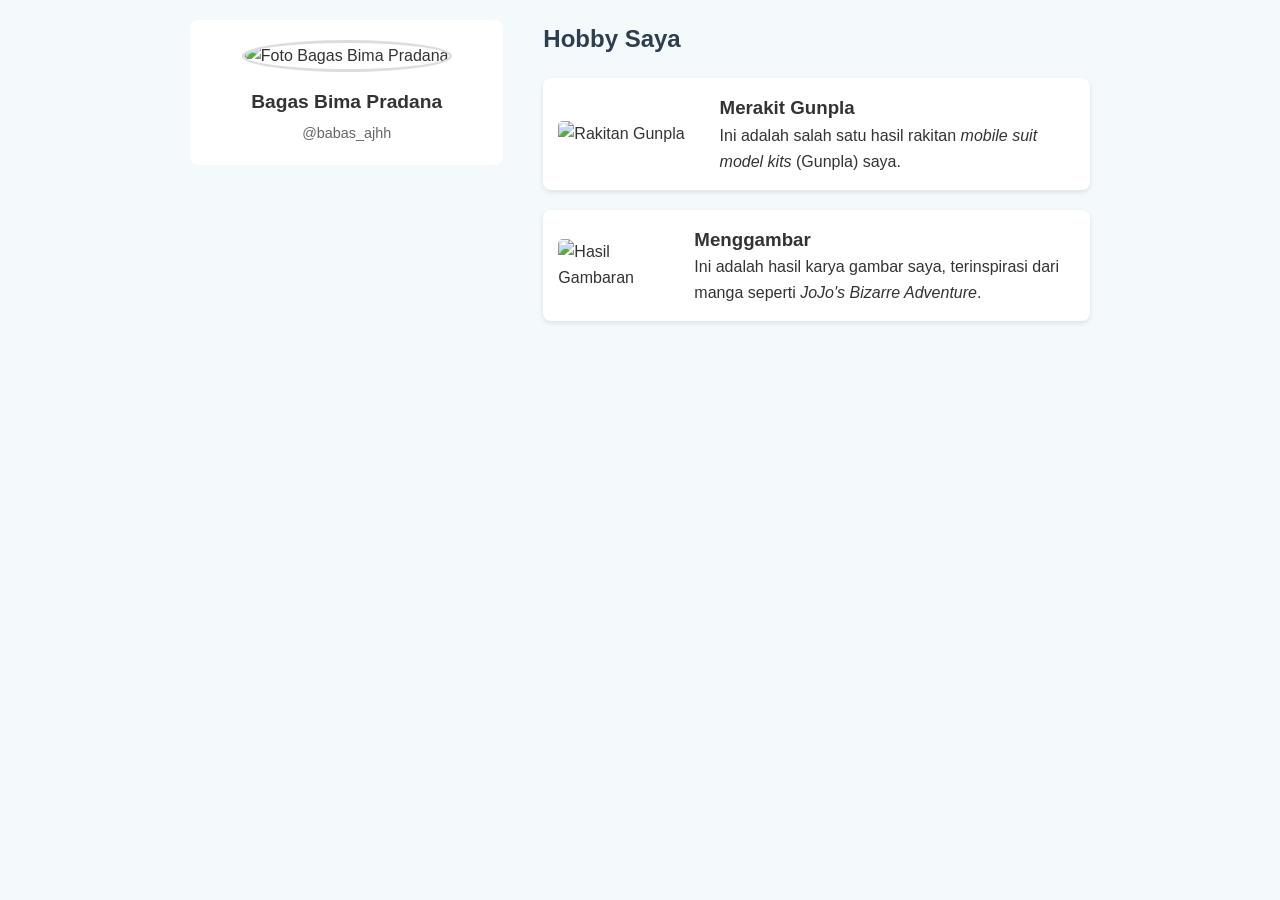
==== index.html @ 3e8a960a "Add files via upload" ====
<!DOCTYPE html>
<html lang="id">
<head>
    <meta charset="UTF-8">
    <meta name="viewport" content="width=device-width, initial-scale=1.0">
    <title>Biodata Bagas Bima Pradana</title>
    <link rel="stylesheet" href="style.css">
</head>
<body>

    <main class="container">
        <!-- Area Profil -->
        <aside class="photo-area">
            <div class="photo-container">
                <img src="bagas.png" alt="Foto Bagas Bima Pradana">
                <p class="name">Bagas Bima Pradana</p>
                <a href="https://www.instagram.com/babas_ajhh" class="ig-link">@babas_ajhh</a>
            </div>
        </aside>

        <!-- Area Hobi -->
        <section class="hobbies">
            <h1>Hobby Saya</h1>
            
            <div class="hobby-card">
                <img src="gundam.png" alt="Rakitan Gunpla" class="hobby-img">
                <div class="hobby-info">
                    <h3>Merakit Gunpla</h3>
                    <p>Ini adalah salah satu hasil rakitan <em>mobile suit model kits</em> (Gunpla) saya.</p>
                </div>
            </div>

            <div class="hobby-card">
                <img src="gambar.png" alt="Hasil Gambaran" class="hobby-img">
                <div class="hobby-info">
                    <h3>Menggambar</h3>
                    <p>Ini adalah hasil karya gambar saya, terinspirasi dari manga seperti <em>JoJo's Bizarre Adventure</em>.</p>
                </div>
            </div>
        </section>
    </main>

</body>
</html>
---- style.css ----
/* Reset Dasar */
* { margin: 0; padding: 0; box-sizing: border-box; }
body { font-family: 'Segoe UI', Tahoma, sans-serif; line-height: 1.6; color: #333; background: #f4f9fb; padding: 20px; }

.container { max-width: 900px; margin: 0 auto; }

/* Profil */
.photo-area { text-align: center; margin-bottom: 30px; padding: 20px; background: white; border-radius: 8px; }
.photo-container img { width: 150px; height: 150px; border-radius: 50%; object-fit: cover; border: 3px solid #ddd; }
.name { font-weight: bold; font-size: 1.2rem; margin-top: 15px; }
.ig-link { display: block; color: #666; text-decoration: none; margin-top: 5px; font-size: 0.9rem; }

/* Hobi Card */
.hobbies h1 { margin-bottom: 20px; color: #2c3e50; }
.hobby-card { background: white; padding: 15px; margin-bottom: 20px; border-radius: 8px; box-shadow: 0 2px 5px rgba(0,0,0,0.1); }
.hobby-img { width: 100%; border-radius: 5px; margin-bottom: 10px; }

/* Responsive untuk PC/Laptop */
@media (min-width: 768px) {
    .container { display: flex; gap: 40px; }
    .photo-area { flex: 1; align-self: flex-start; }
    .hobbies { flex: 2; }
    .hobby-card { display: flex; align-items: center; }
    .hobby-img { width: 200px; margin-right: 20px; margin-bottom: 0; }
}
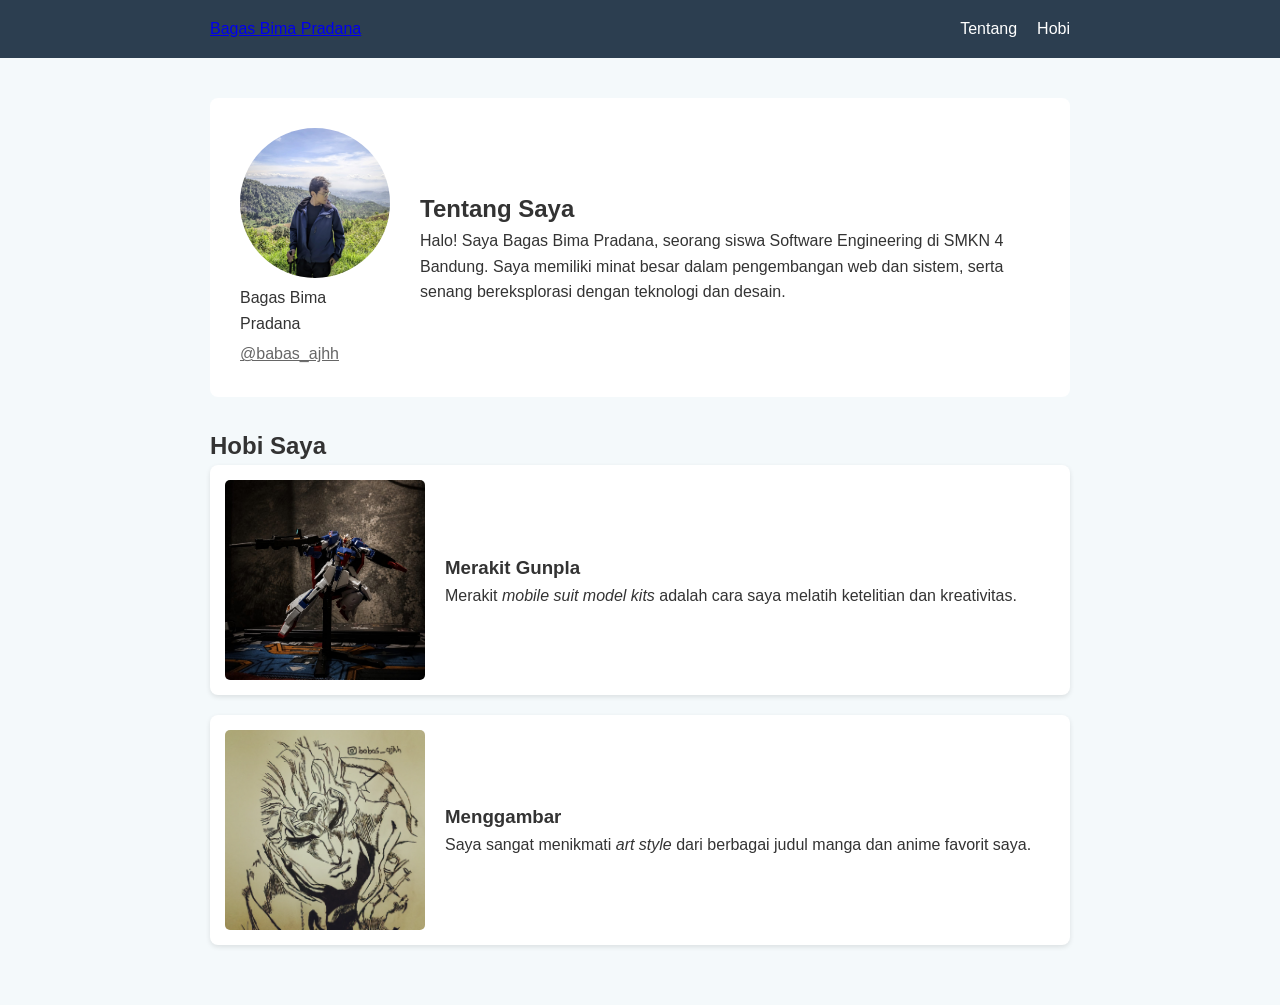
==== commit 558410b4: "Revise title and enhance navigation and content Updated the title and added a navigation bar with li" ====
--- a/index.html
+++ b/index.html
@@ -3,42 +3,54 @@
 <head>
     <meta charset="UTF-8">
     <meta name="viewport" content="width=device-width, initial-scale=1.0">
-    <title>Biodata Bagas Bima Pradana</title>
+    <title>Beranda - Bagas Bima Pradana</title>
     <link rel="stylesheet" href="style.css">
 </head>
 <body>
 
+    <nav class="navbar">
+        <div class="nav-container">
+            <a href="#" class="nav-logo">Bagas Bima Pradana</a>
+            <ul class="nav-menu">
+                <li><a href="#about">Tentang</a></li>
+                <li><a href="#hobbies">Hobi</a></li>
+            </ul>
+        </div>
+    </nav>
+
     <main class="container">
-        <!-- Area Profil -->
-        <aside class="photo-area">
+        <!-- Bagian Tentang Saya -->
+        <section id="about" class="about-section">
             <div class="photo-container">
                 <img src="bagas.png" alt="Foto Bagas Bima Pradana">
                 <p class="name">Bagas Bima Pradana</p>
                 <a href="https://www.instagram.com/babas_ajhh" class="ig-link">@babas_ajhh</a>
             </div>
-        </aside>
+            <div class="about-text">
+                <h2>Tentang Saya</h2>
+                <p>Halo! Saya Bagas Bima Pradana, seorang siswa Software Engineering di SMKN 4 Bandung. Saya memiliki minat besar dalam pengembangan web dan sistem, serta senang bereksplorasi dengan teknologi dan desain.</p>
+            </div>
+        </section>
 
-        <!-- Area Hobi -->
-        <section class="hobbies">
-            <h1>Hobby Saya</h1>
-            
+        <!-- Bagian Hobi -->
+        <section id="hobbies" class="hobbies">
+            <h2>Hobi Saya</h2>
             <div class="hobby-card">
                 <img src="gundam.png" alt="Rakitan Gunpla" class="hobby-img">
                 <div class="hobby-info">
                     <h3>Merakit Gunpla</h3>
-                    <p>Ini adalah salah satu hasil rakitan <em>mobile suit model kits</em> (Gunpla) saya.</p>
+                    <p>Merakit <em>mobile suit model kits</em> adalah cara saya melatih ketelitian dan kreativitas.</p>
                 </div>
             </div>
-
             <div class="hobby-card">
                 <img src="gambar.png" alt="Hasil Gambaran" class="hobby-img">
                 <div class="hobby-info">
                     <h3>Menggambar</h3>
-                    <p>Ini adalah hasil karya gambar saya, terinspirasi dari manga seperti <em>JoJo's Bizarre Adventure</em>.</p>
+                    <p>Saya sangat menikmati <em>art style</em> dari berbagai judul manga dan anime favorit saya.</p>
                 </div>
             </div>
         </section>
     </main>
 
 </body>
-</html>+</html>
--- a/style.css
+++ b/style.css
@@ -1,25 +1,27 @@
-/* Reset Dasar */
 * { margin: 0; padding: 0; box-sizing: border-box; }
-body { font-family: 'Segoe UI', Tahoma, sans-serif; line-height: 1.6; color: #333; background: #f4f9fb; padding: 20px; }
+body { font-family: 'Segoe UI', sans-serif; line-height: 1.6; color: #333; background: #f4f9fb; }
 
-.container { max-width: 900px; margin: 0 auto; }
+/* Navbar */
+.navbar { background: #2c3e50; color: white; padding: 1rem 0; }
+.nav-container { max-width: 900px; margin: 0 auto; display: flex; justify-content: space-between; padding: 0 20px; }
+.nav-menu { list-style: none; display: flex; gap: 20px; }
+.nav-menu a { color: white; text-decoration: none; }
 
-/* Profil */
-.photo-area { text-align: center; margin-bottom: 30px; padding: 20px; background: white; border-radius: 8px; }
-.photo-container img { width: 150px; height: 150px; border-radius: 50%; object-fit: cover; border: 3px solid #ddd; }
-.name { font-weight: bold; font-size: 1.2rem; margin-top: 15px; }
-.ig-link { display: block; color: #666; text-decoration: none; margin-top: 5px; font-size: 0.9rem; }
+/* Layout Utama */
+.container { max-width: 900px; margin: 20px auto; padding: 20px; }
 
-/* Hobi Card */
-.hobbies h1 { margin-bottom: 20px; color: #2c3e50; }
+/* Tentang Saya */
+.about-section { background: white; padding: 30px; border-radius: 8px; margin-bottom: 30px; text-align: center; }
+.photo-container img { width: 150px; height: 150px; border-radius: 50%; object-fit: cover; }
+.ig-link { display: block; color: #666; margin-top: 5px; }
+
+/* Hobi */
 .hobby-card { background: white; padding: 15px; margin-bottom: 20px; border-radius: 8px; box-shadow: 0 2px 5px rgba(0,0,0,0.1); }
 .hobby-img { width: 100%; border-radius: 5px; margin-bottom: 10px; }
 
-/* Responsive untuk PC/Laptop */
+/* Responsive PC */
 @media (min-width: 768px) {
-    .container { display: flex; gap: 40px; }
-    .photo-area { flex: 1; align-self: flex-start; }
-    .hobbies { flex: 2; }
+    .about-section { display: flex; align-items: center; text-align: left; gap: 30px; }
     .hobby-card { display: flex; align-items: center; }
     .hobby-img { width: 200px; margin-right: 20px; margin-bottom: 0; }
-}+}
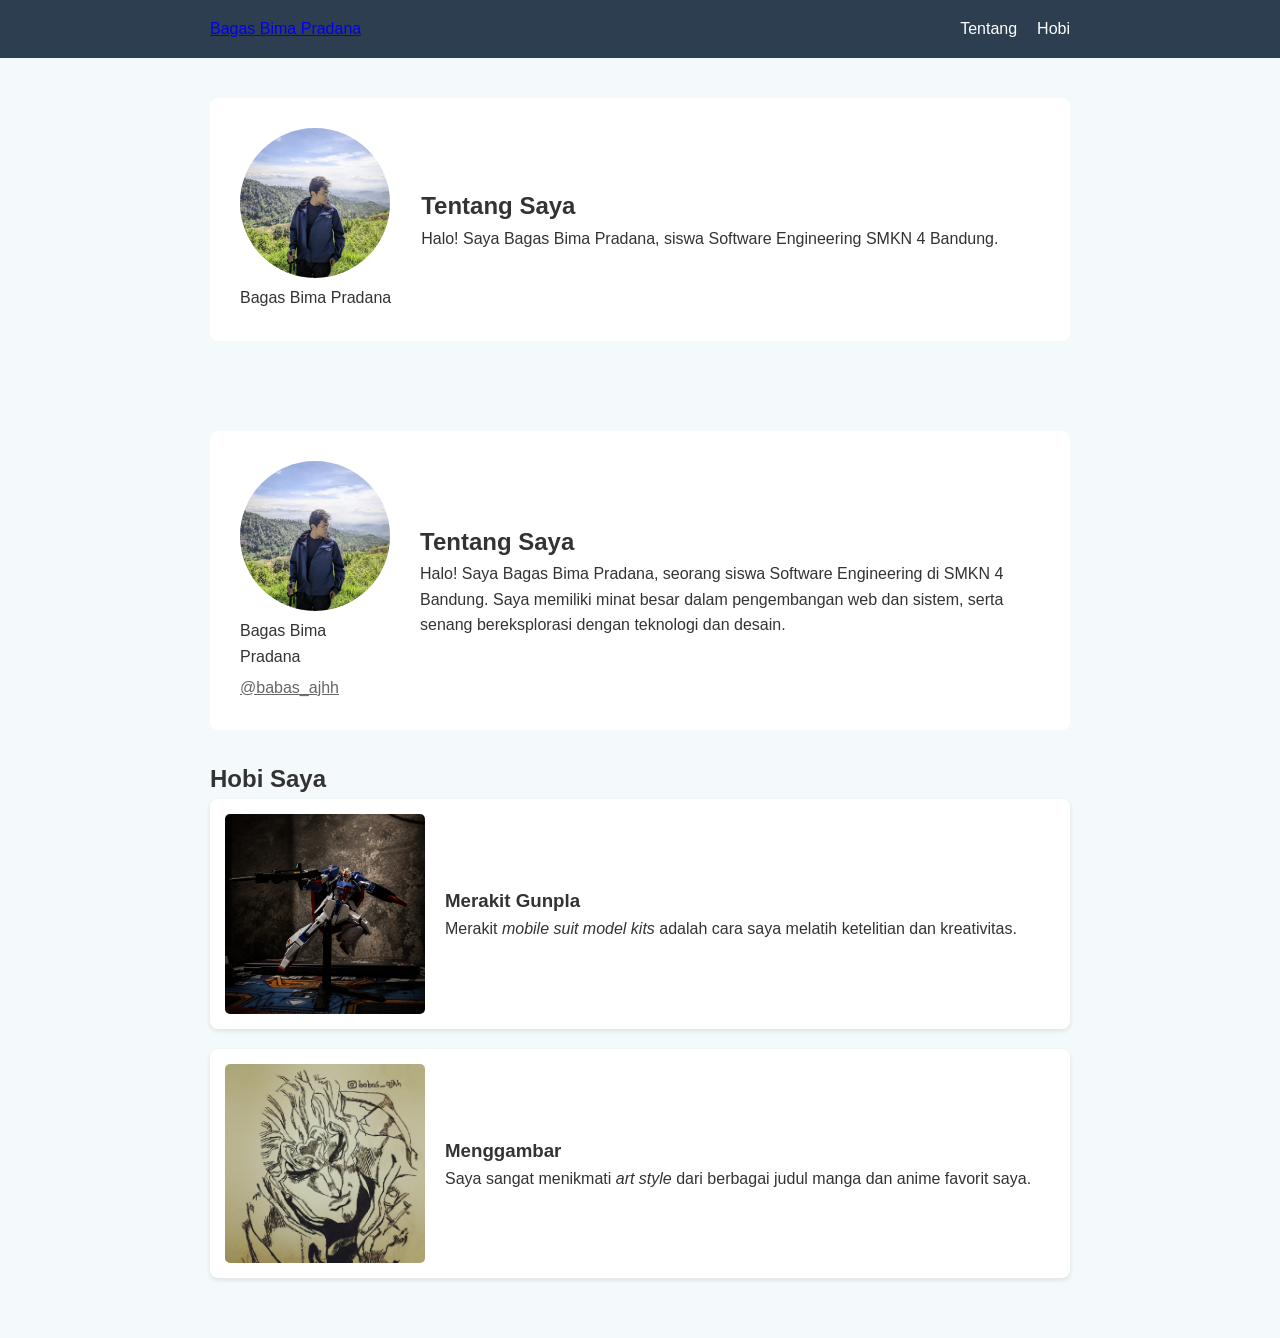
==== commit 8c54b726: "Update index.html" ====
--- a/index.html
+++ b/index.html
@@ -8,16 +8,28 @@
 </head>
 <body>
 
-    <nav class="navbar">
-        <div class="nav-container">
-            <a href="#" class="nav-logo">Bagas Bima Pradana</a>
-            <ul class="nav-menu">
-                <li><a href="#about">Tentang</a></li>
-                <li><a href="#hobbies">Hobi</a></li>
-            </ul>
+   <nav class="navbar">
+    <div class="nav-container">
+        <a href="index.html" class="nav-logo">Bagas Bima Pradana</a>
+        <ul class="nav-menu">
+            <li><a href="index.html">Tentang</a></li>
+            <li><a href="hobi.html">Hobi</a></li>
+        </ul>
+    </div>
+</nav>
+
+<main class="container">
+    <section id="about" class="about-section">
+        <div class="photo-container">
+            <img src="bagas.png" alt="Foto Bagas Bima Pradana">
+            <p class="name">Bagas Bima Pradana</p>
         </div>
-    </nav>
-
+        <div class="about-text">
+            <h2>Tentang Saya</h2>
+            <p>Halo! Saya Bagas Bima Pradana, siswa Software Engineering SMKN 4 Bandung.</p>
+        </div>
+    </section>
+</main>
     <main class="container">
         <!-- Bagian Tentang Saya -->
         <section id="about" class="about-section">
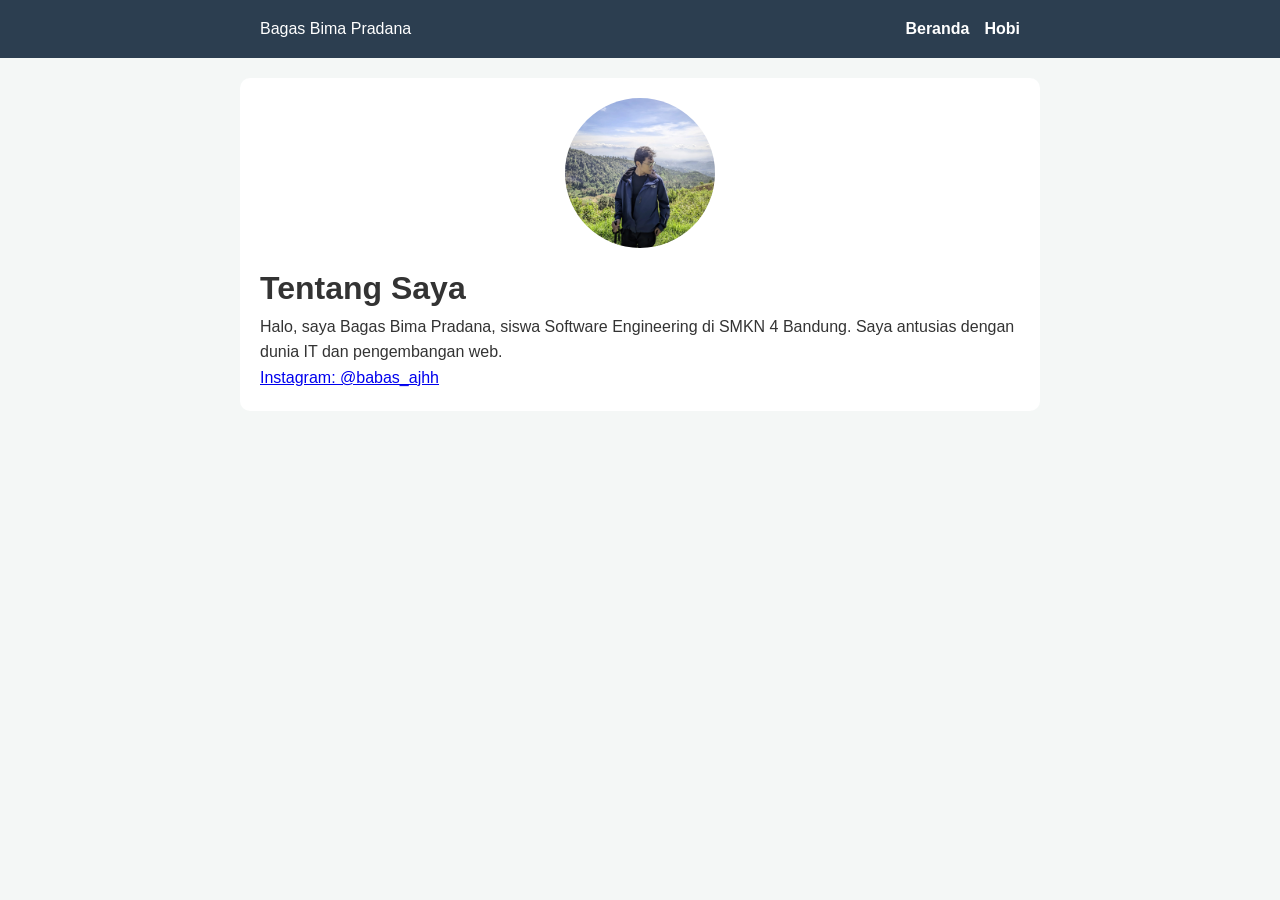
==== commit 5110f985: "Revise title and restructure HTML layout Updated the title and restructured the navigation and main " ====
--- a/index.html
+++ b/index.html
@@ -2,67 +2,24 @@
 <html lang="id">
 <head>
     <meta charset="UTF-8">
-    <meta name="viewport" content="width=device-width, initial-scale=1.0">
-    <title>Beranda - Bagas Bima Pradana</title>
     <link rel="stylesheet" href="style.css">
+    <title>Beranda | Bagas Bima Pradana</title>
 </head>
 <body>
-
-   <nav class="navbar">
-    <div class="nav-container">
-        <a href="index.html" class="nav-logo">Bagas Bima Pradana</a>
-        <ul class="nav-menu">
-            <li><a href="index.html">Tentang</a></li>
-            <li><a href="hobi.html">Hobi</a></li>
-        </ul>
-    </div>
-</nav>
-
-<main class="container">
-    <section id="about" class="about-section">
-        <div class="photo-container">
-            <img src="bagas.png" alt="Foto Bagas Bima Pradana">
-            <p class="name">Bagas Bima Pradana</p>
+    <nav class="navbar">
+        <div class="nav-container">
+            <span>Bagas Bima Pradana</span>
+            <ul class="nav-menu">
+                <li><a href="index.html">Beranda</a></li>
+                <li><a href="hobi.html">Hobi</a></li>
+            </ul>
         </div>
-        <div class="about-text">
-            <h2>Tentang Saya</h2>
-            <p>Halo! Saya Bagas Bima Pradana, siswa Software Engineering SMKN 4 Bandung.</p>
-        </div>
-    </section>
-</main>
+    </nav>
     <main class="container">
-        <!-- Bagian Tentang Saya -->
-        <section id="about" class="about-section">
-            <div class="photo-container">
-                <img src="bagas.png" alt="Foto Bagas Bima Pradana">
-                <p class="name">Bagas Bima Pradana</p>
-                <a href="https://www.instagram.com/babas_ajhh" class="ig-link">@babas_ajhh</a>
-            </div>
-            <div class="about-text">
-                <h2>Tentang Saya</h2>
-                <p>Halo! Saya Bagas Bima Pradana, seorang siswa Software Engineering di SMKN 4 Bandung. Saya memiliki minat besar dalam pengembangan web dan sistem, serta senang bereksplorasi dengan teknologi dan desain.</p>
-            </div>
-        </section>
-
-        <!-- Bagian Hobi -->
-        <section id="hobbies" class="hobbies">
-            <h2>Hobi Saya</h2>
-            <div class="hobby-card">
-                <img src="gundam.png" alt="Rakitan Gunpla" class="hobby-img">
-                <div class="hobby-info">
-                    <h3>Merakit Gunpla</h3>
-                    <p>Merakit <em>mobile suit model kits</em> adalah cara saya melatih ketelitian dan kreativitas.</p>
-                </div>
-            </div>
-            <div class="hobby-card">
-                <img src="gambar.png" alt="Hasil Gambaran" class="hobby-img">
-                <div class="hobby-info">
-                    <h3>Menggambar</h3>
-                    <p>Saya sangat menikmati <em>art style</em> dari berbagai judul manga dan anime favorit saya.</p>
-                </div>
-            </div>
-        </section>
+        <img src="bagas.png" alt="Foto Profil" class="img-profil">
+        <h1>Tentang Saya</h1>
+        <p>Halo, saya Bagas Bima Pradana, siswa Software Engineering di SMKN 4 Bandung. Saya antusias dengan dunia IT dan pengembangan web.</p>
+        <p><a href="https://www.instagram.com/babas_ajhh" target="_blank">Instagram: @babas_ajhh</a></p>
     </main>
-
 </body>
 </html>
--- a/style.css
+++ b/style.css
@@ -1,27 +1,20 @@
+/* Desain Dasar */
 * { margin: 0; padding: 0; box-sizing: border-box; }
-body { font-family: 'Segoe UI', sans-serif; line-height: 1.6; color: #333; background: #f4f9fb; }
+body { font-family: 'Segoe UI', sans-serif; line-height: 1.6; color: #333; background: #f4f7f6; }
 
 /* Navbar */
-.navbar { background: #2c3e50; color: white; padding: 1rem 0; }
-.nav-container { max-width: 900px; margin: 0 auto; display: flex; justify-content: space-between; padding: 0 20px; }
-.nav-menu { list-style: none; display: flex; gap: 20px; }
-.nav-menu a { color: white; text-decoration: none; }
+.navbar { background: #2c3e50; padding: 1rem 0; color: white; }
+.nav-container { max-width: 800px; margin: 0 auto; display: flex; justify-content: space-between; padding: 0 20px; }
+.nav-menu { list-style: none; display: flex; gap: 15px; }
+.nav-menu a { color: white; text-decoration: none; font-weight: bold; }
 
-/* Layout Utama */
-.container { max-width: 900px; margin: 20px auto; padding: 20px; }
+/* Konten */
+.container { max-width: 800px; margin: 20px auto; padding: 20px; background: white; border-radius: 10px; }
+.img-profil { width: 150px; height: 150px; border-radius: 50%; object-fit: cover; display: block; margin: 0 auto 15px; }
+.hobby-item { display: flex; align-items: center; gap: 15px; margin-top: 20px; border-bottom: 1px solid #eee; padding-bottom: 15px; }
+.img-hobby { width: 100px; height: 100px; object-fit: cover; border-radius: 5px; }
 
-/* Tentang Saya */
-.about-section { background: white; padding: 30px; border-radius: 8px; margin-bottom: 30px; text-align: center; }
-.photo-container img { width: 150px; height: 150px; border-radius: 50%; object-fit: cover; }
-.ig-link { display: block; color: #666; margin-top: 5px; }
-
-/* Hobi */
-.hobby-card { background: white; padding: 15px; margin-bottom: 20px; border-radius: 8px; box-shadow: 0 2px 5px rgba(0,0,0,0.1); }
-.hobby-img { width: 100%; border-radius: 5px; margin-bottom: 10px; }
-
-/* Responsive PC */
-@media (min-width: 768px) {
-    .about-section { display: flex; align-items: center; text-align: left; gap: 30px; }
-    .hobby-card { display: flex; align-items: center; }
-    .hobby-img { width: 200px; margin-right: 20px; margin-bottom: 0; }
+/* Responsive HP */
+@media (max-width: 600px) {
+    .hobby-item { flex-direction: column; text-align: center; }
 }
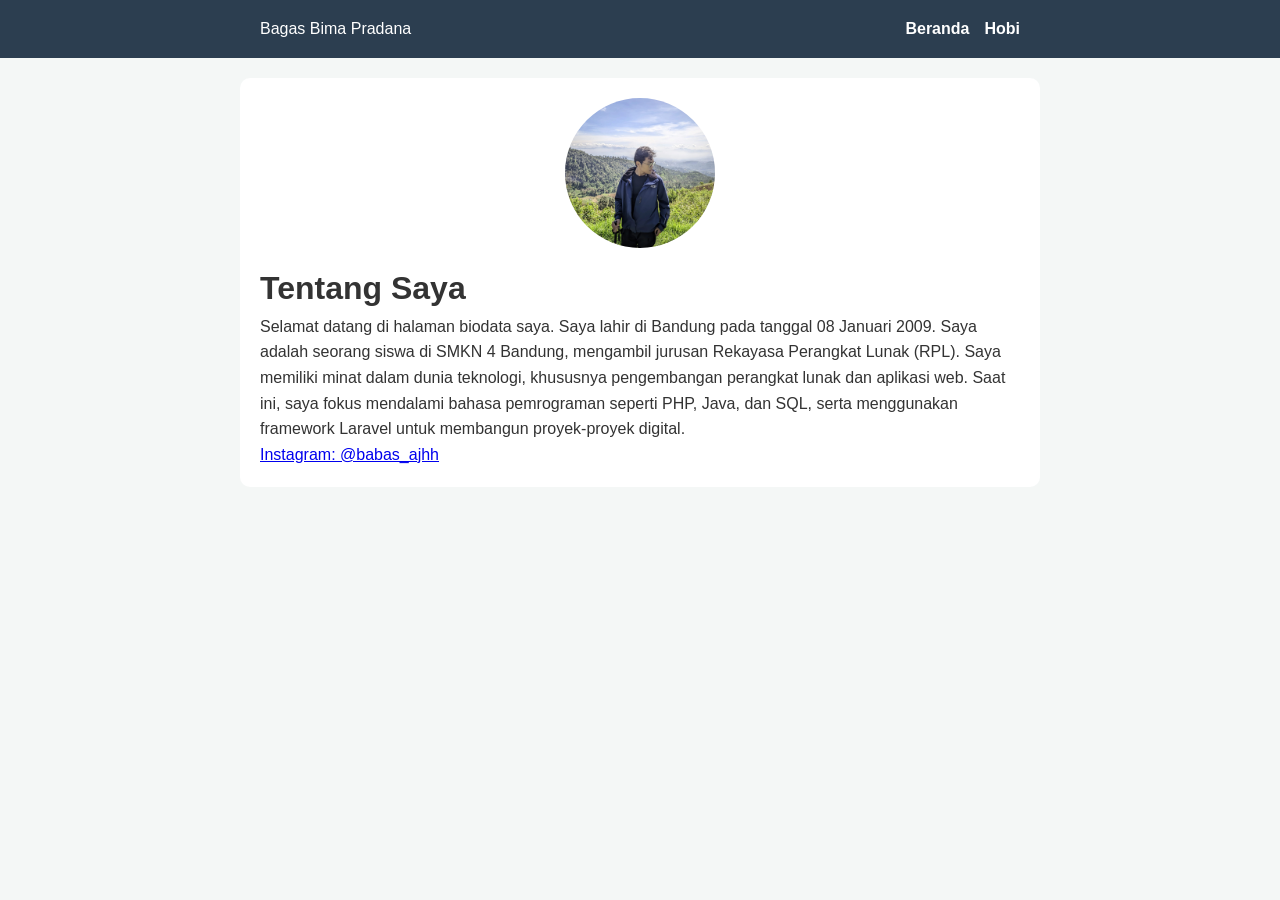
==== commit 0dbd99a1: "Update index.html" ====
--- a/index.html
+++ b/index.html
@@ -18,7 +18,9 @@
     <main class="container">
         <img src="bagas.png" alt="Foto Profil" class="img-profil">
         <h1>Tentang Saya</h1>
-        <p>Halo, saya Bagas Bima Pradana, siswa Software Engineering di SMKN 4 Bandung. Saya antusias dengan dunia IT dan pengembangan web.</p>
+        <p>Selamat datang di halaman biodata saya. Saya lahir di Bandung pada tanggal 08 Januari 2009. Saya adalah seorang siswa di SMKN 4 Bandung, mengambil jurusan Rekayasa Perangkat Lunak (RPL).
+
+Saya memiliki minat dalam dunia teknologi, khususnya pengembangan perangkat lunak dan aplikasi web. Saat ini, saya fokus mendalami bahasa pemrograman seperti PHP, Java, dan SQL, serta menggunakan framework Laravel untuk membangun proyek-proyek digital.</p>
         <p><a href="https://www.instagram.com/babas_ajhh" target="_blank">Instagram: @babas_ajhh</a></p>
     </main>
 </body>
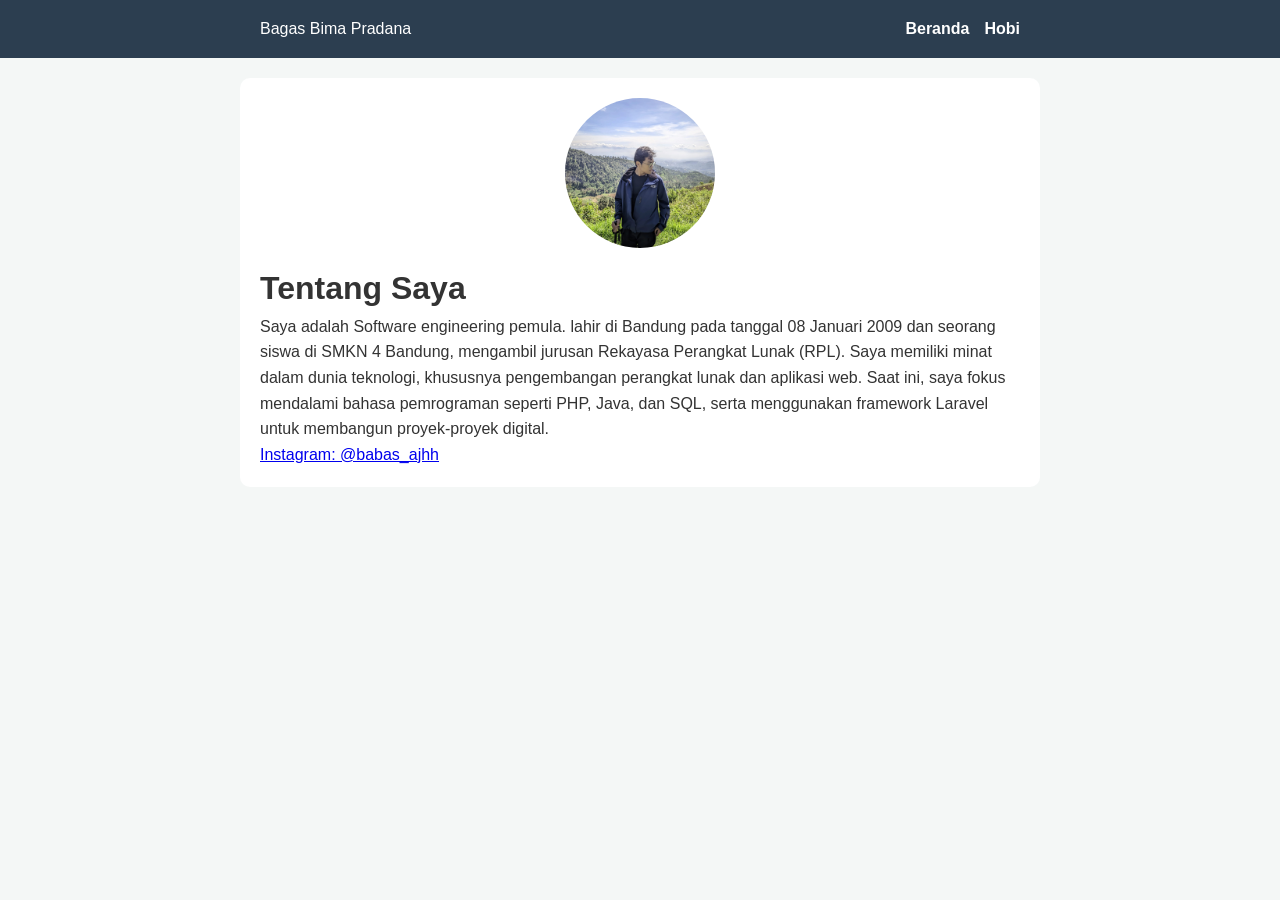
==== commit 61b92dc7: "Update index.html" ====
--- a/index.html
+++ b/index.html
@@ -18,7 +18,7 @@
     <main class="container">
         <img src="bagas.png" alt="Foto Profil" class="img-profil">
         <h1>Tentang Saya</h1>
-        <p>Selamat datang di halaman biodata saya. Saya lahir di Bandung pada tanggal 08 Januari 2009. Saya adalah seorang siswa di SMKN 4 Bandung, mengambil jurusan Rekayasa Perangkat Lunak (RPL).
+        <p>Saya adalah Software engineering pemula. lahir di Bandung pada tanggal 08 Januari 2009 dan seorang siswa di SMKN 4 Bandung, mengambil jurusan Rekayasa Perangkat Lunak (RPL).
 
 Saya memiliki minat dalam dunia teknologi, khususnya pengembangan perangkat lunak dan aplikasi web. Saat ini, saya fokus mendalami bahasa pemrograman seperti PHP, Java, dan SQL, serta menggunakan framework Laravel untuk membangun proyek-proyek digital.</p>
         <p><a href="https://www.instagram.com/babas_ajhh" target="_blank">Instagram: @babas_ajhh</a></p>
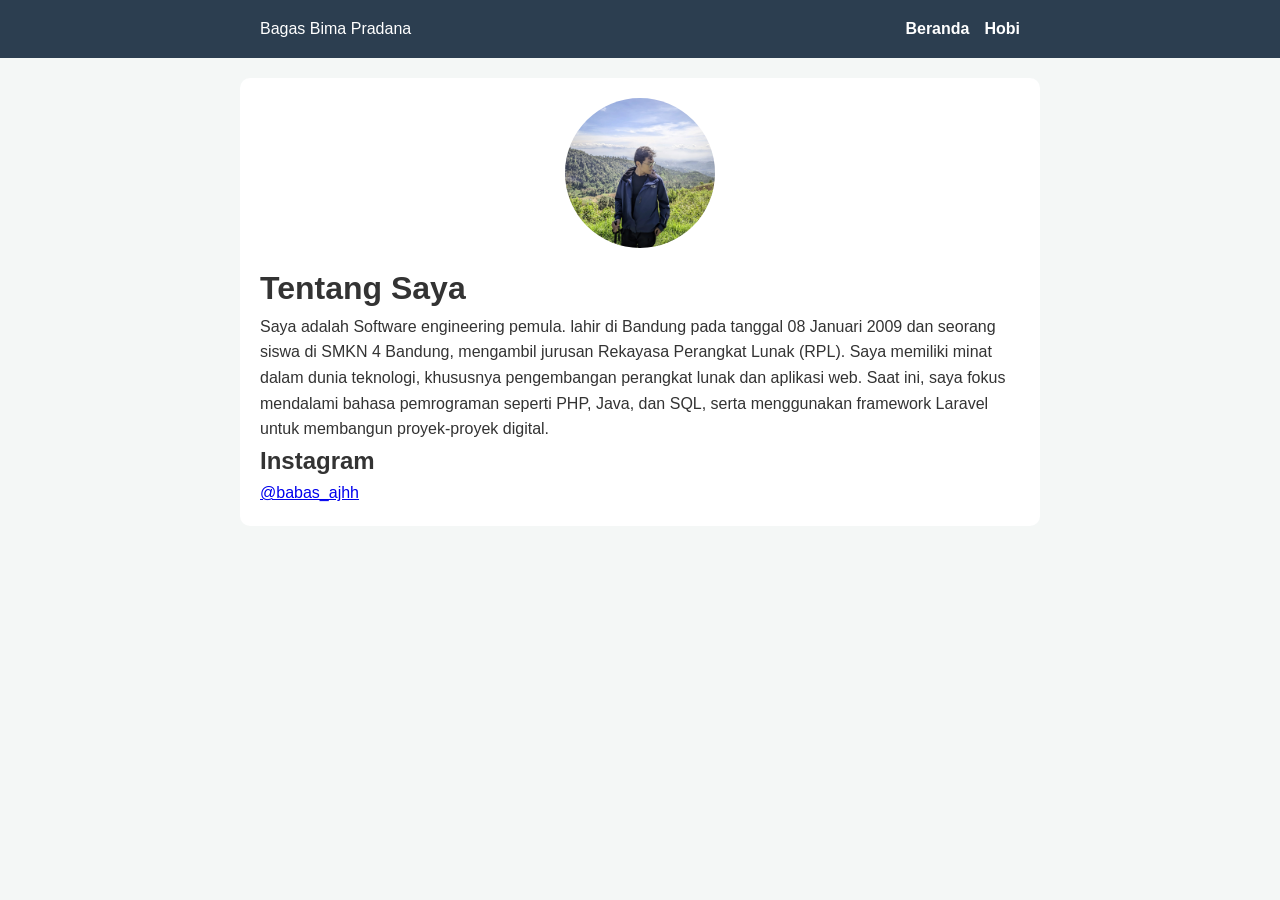
==== commit 65667711: "Update index.html" ====
--- a/index.html
+++ b/index.html
@@ -21,7 +21,9 @@
         <p>Saya adalah Software engineering pemula. lahir di Bandung pada tanggal 08 Januari 2009 dan seorang siswa di SMKN 4 Bandung, mengambil jurusan Rekayasa Perangkat Lunak (RPL).
 
 Saya memiliki minat dalam dunia teknologi, khususnya pengembangan perangkat lunak dan aplikasi web. Saat ini, saya fokus mendalami bahasa pemrograman seperti PHP, Java, dan SQL, serta menggunakan framework Laravel untuk membangun proyek-proyek digital.</p>
-        <p><a href="https://www.instagram.com/babas_ajhh" target="_blank">Instagram: @babas_ajhh</a></p>
+
+        <h2>Instagram</h2>
+        <p><a href="https://www.instagram.com/babas_ajhh" target="_blank"> @babas_ajhh</a></p>
     </main>
 </body>
 </html>
